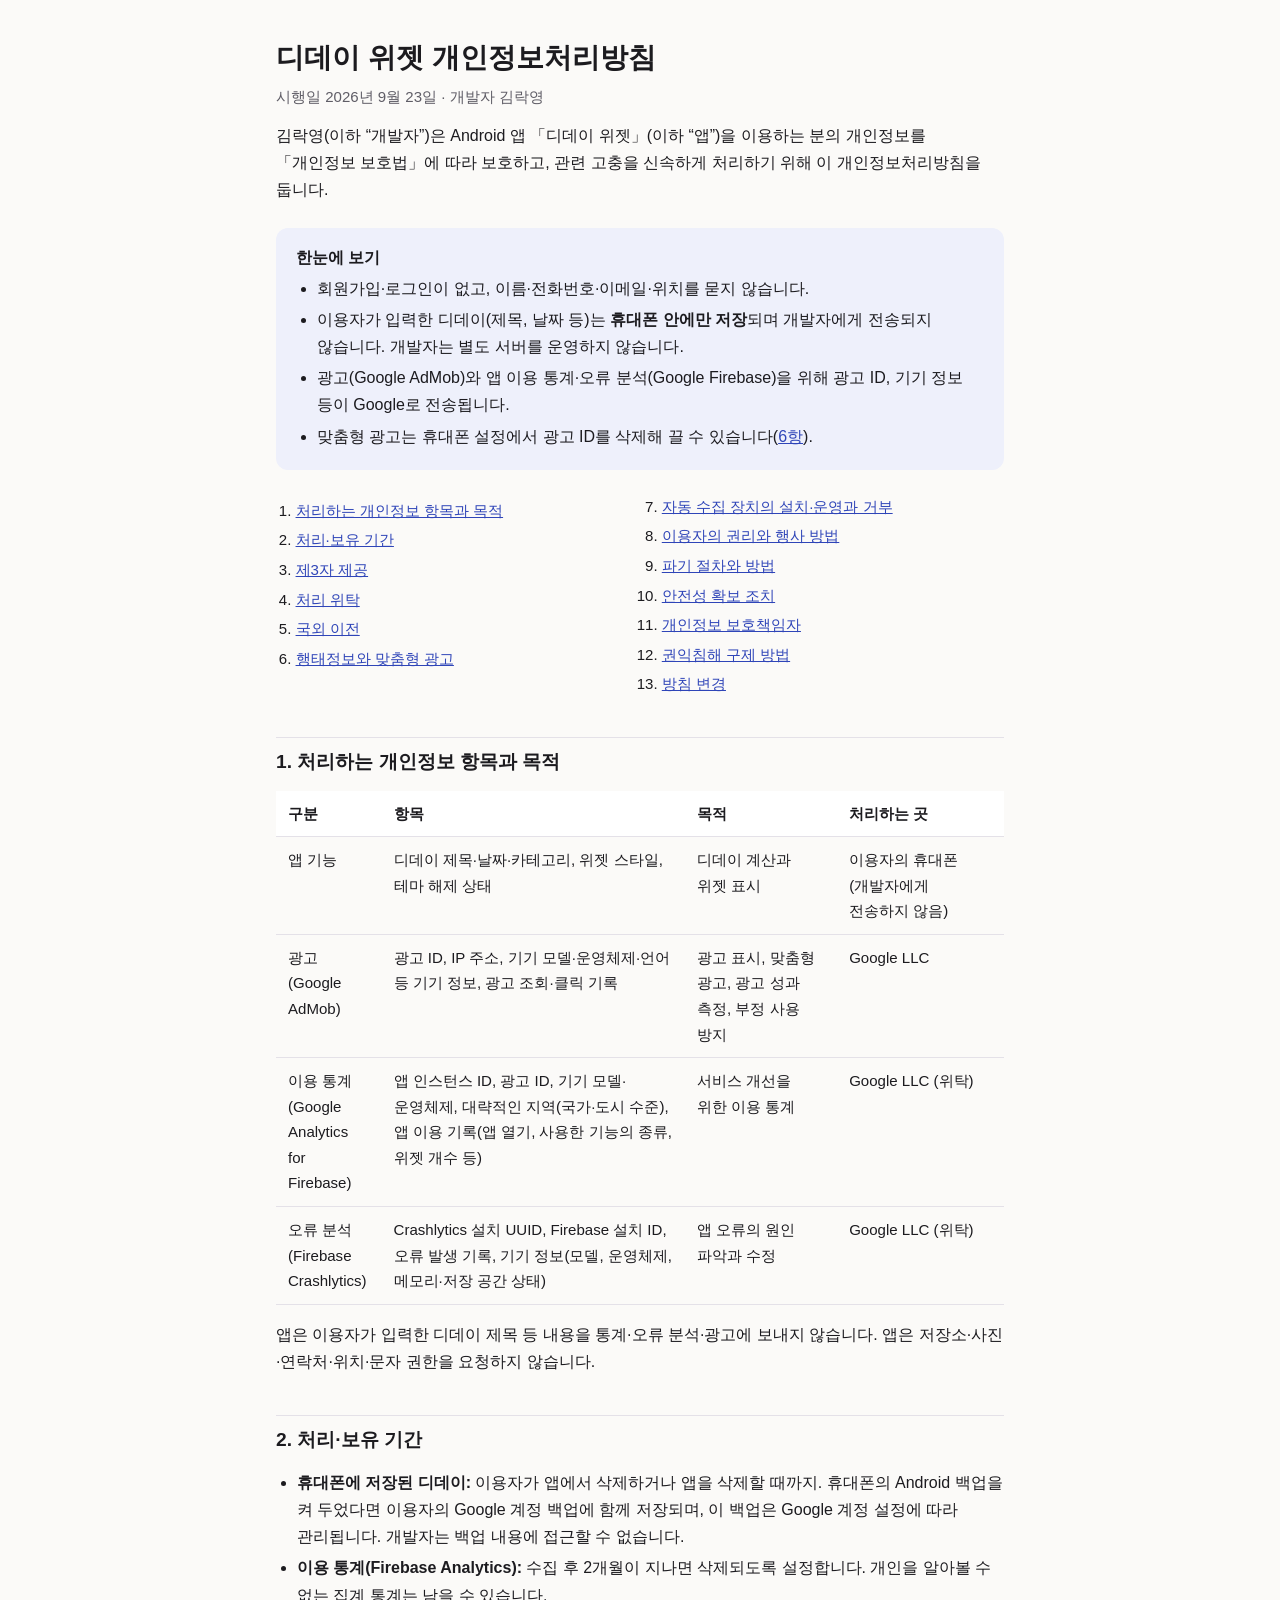
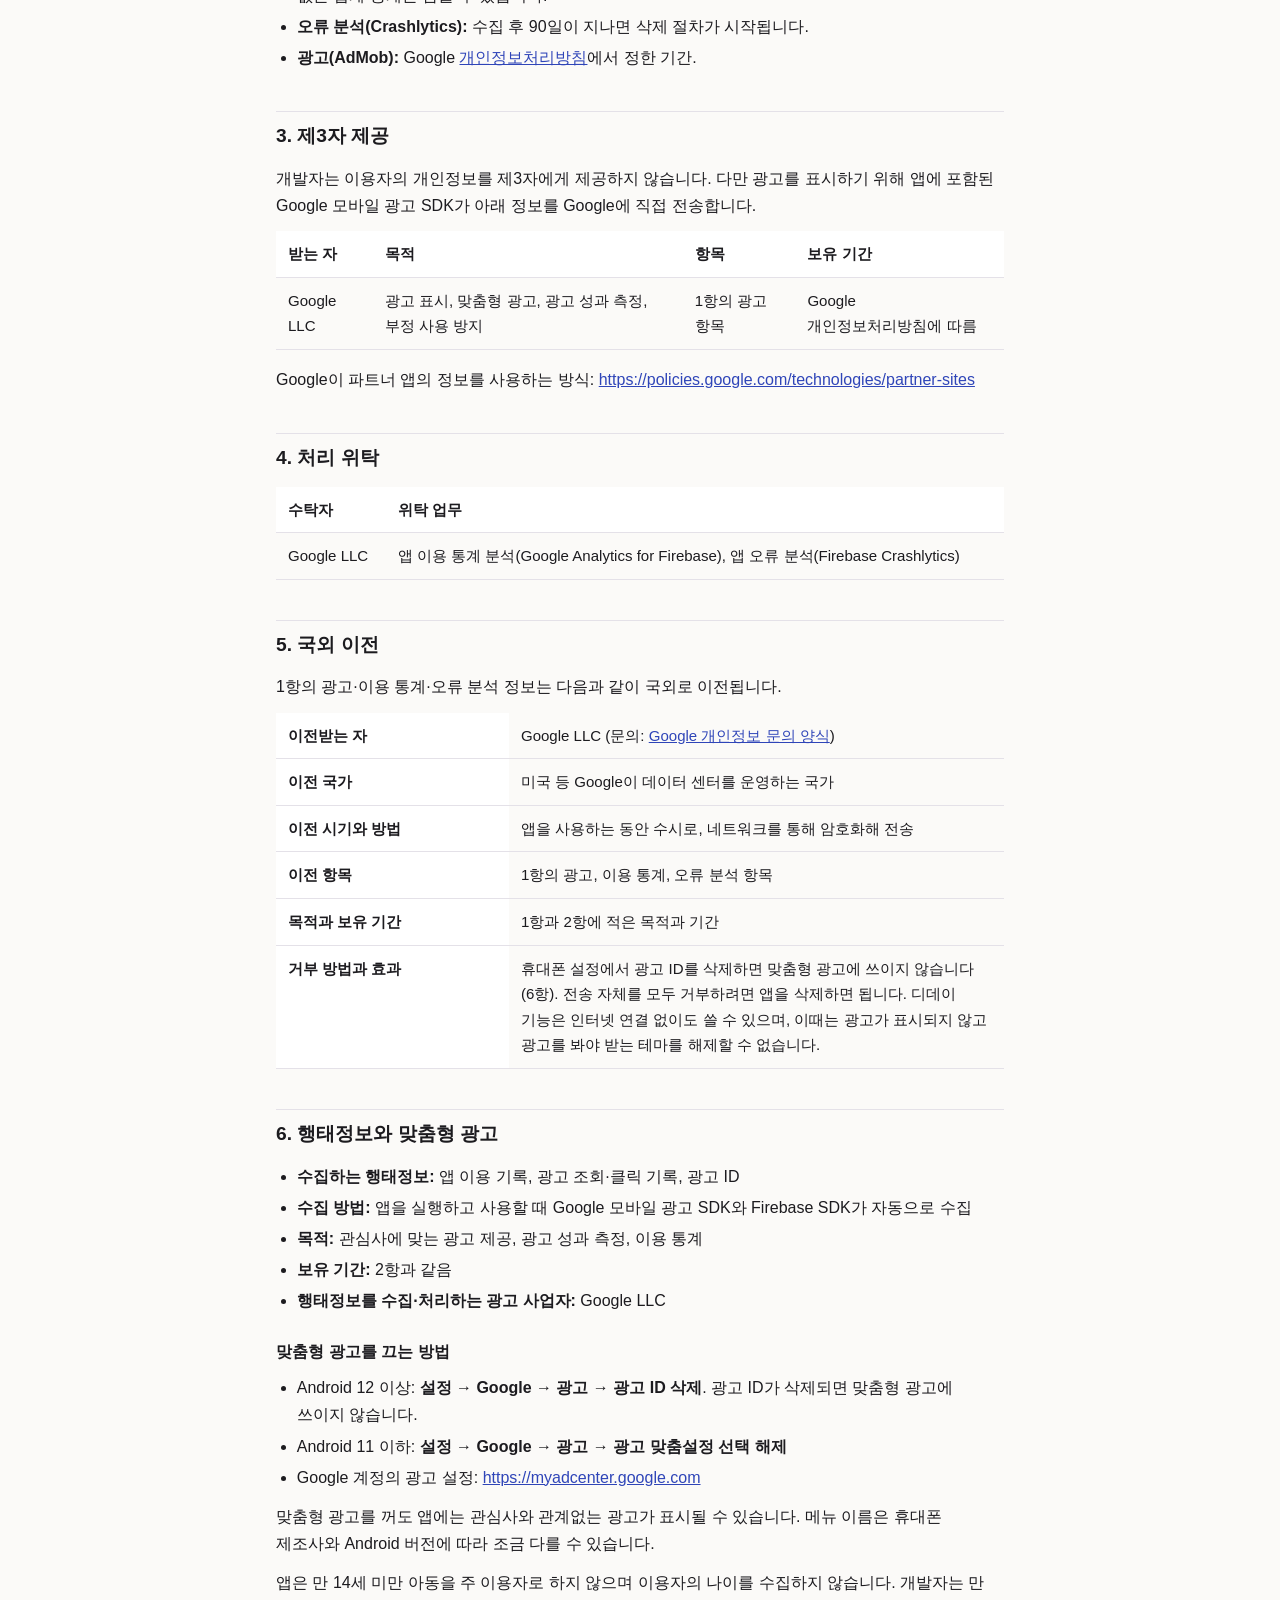
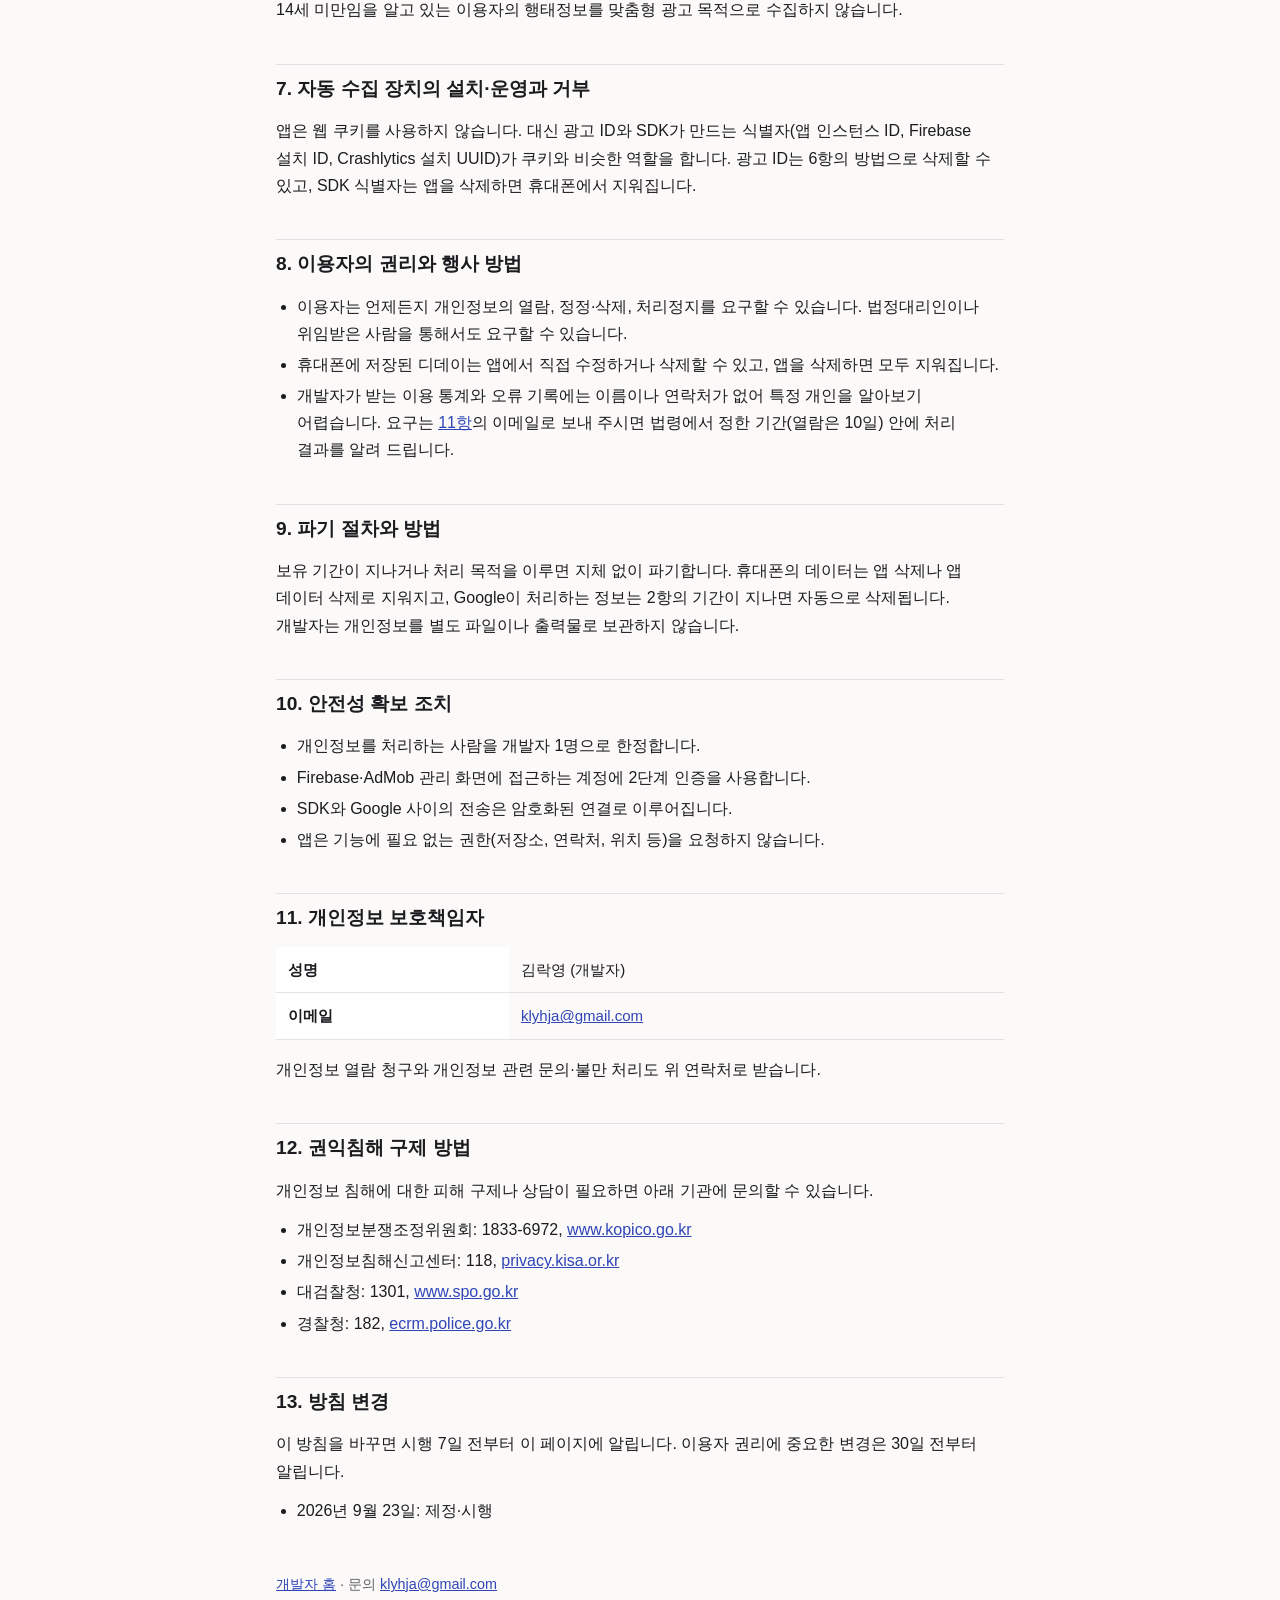
==== privacy/dday.html @ fc058a21 "개발자 홈과 디데이 위젯 개인정보처리방침 초안 Co-Authored-By: Claude Opus 5.5 (1M context) <noreply@anthropic.com> Claud" ====
<!doctype html>
<html lang="ko">
<head>
  <meta charset="utf-8">
  <meta name="viewport" content="width=device-width, initial-scale=1">
  <title>디데이 위젯 개인정보처리방침</title>
  <meta name="description" content="Android 앱 「디데이 위젯」의 개인정보처리방침">
  <link rel="icon" href="data:,">
  <link rel="stylesheet" href="../assets/site.css">
</head>
<body>
<main>
  <h1>디데이 위젯 개인정보처리방침</h1>
  <p class="muted">시행일 2026년 9월 23일 · 개발자 김락영</p>

  <p>김락영(이하 “개발자”)은 Android 앱 「디데이 위젯」(이하 “앱”)을 이용하는 분의 개인정보를 「개인정보 보호법」에 따라 보호하고, 관련 고충을 신속하게 처리하기 위해 이 개인정보처리방침을 둡니다.</p>

  <div class="summary">
    <strong>한눈에 보기</strong>
    <ul>
      <li>회원가입·로그인이 없고, 이름·전화번호·이메일·위치를 묻지 않습니다.</li>
      <li>이용자가 입력한 디데이(제목, 날짜 등)는 <strong>휴대폰 안에만 저장</strong>되며 개발자에게 전송되지 않습니다. 개발자는 별도 서버를 운영하지 않습니다.</li>
      <li>광고(Google AdMob)와 앱 이용 통계·오류 분석(Google Firebase)을 위해 광고 ID, 기기 정보 등이 Google로 전송됩니다.</li>
      <li>맞춤형 광고는 휴대폰 설정에서 광고 ID를 삭제해 끌 수 있습니다(<a href="#behavior">6항</a>).</li>
    </ul>
  </div>

  <nav class="toc" aria-label="목차">
    <ol>
      <li><a href="#items">처리하는 개인정보 항목과 목적</a></li>
      <li><a href="#retention">처리·보유 기간</a></li>
      <li><a href="#provision">제3자 제공</a></li>
      <li><a href="#entrust">처리 위탁</a></li>
      <li><a href="#overseas">국외 이전</a></li>
      <li><a href="#behavior">행태정보와 맞춤형 광고</a></li>
      <li><a href="#auto">자동 수집 장치의 설치·운영과 거부</a></li>
      <li><a href="#rights">이용자의 권리와 행사 방법</a></li>
      <li><a href="#destroy">파기 절차와 방법</a></li>
      <li><a href="#security">안전성 확보 조치</a></li>
      <li><a href="#officer">개인정보 보호책임자</a></li>
      <li><a href="#remedy">권익침해 구제 방법</a></li>
      <li><a href="#changes">방침 변경</a></li>
    </ol>
  </nav>

  <h2 id="items">1. 처리하는 개인정보 항목과 목적</h2>
  <div class="table-wrap">
    <table>
      <thead><tr><th>구분</th><th>항목</th><th>목적</th><th>처리하는 곳</th></tr></thead>
      <tbody>
        <tr>
          <td>앱 기능</td>
          <td>디데이 제목·날짜·카테고리, 위젯 스타일, 테마 해제 상태</td>
          <td>디데이 계산과 위젯 표시</td>
          <td>이용자의 휴대폰 (개발자에게 전송하지 않음)</td>
        </tr>
        <tr>
          <td>광고<br>(Google AdMob)</td>
          <td>광고 ID, IP 주소, 기기 모델·운영체제·언어 등 기기 정보, 광고 조회·클릭 기록</td>
          <td>광고 표시, 맞춤형 광고, 광고 성과 측정, 부정 사용 방지</td>
          <td>Google LLC</td>
        </tr>
        <tr>
          <td>이용 통계<br>(Google Analytics for Firebase)</td>
          <td>앱 인스턴스 ID, 광고 ID, 기기 모델·운영체제, 대략적인 지역(국가·도시 수준), 앱 이용 기록(앱 열기, 사용한 기능의 종류, 위젯 개수 등)</td>
          <td>서비스 개선을 위한 이용 통계</td>
          <td>Google LLC (위탁)</td>
        </tr>
        <tr>
          <td>오류 분석<br>(Firebase Crashlytics)</td>
          <td>Crashlytics 설치 UUID, Firebase 설치 ID, 오류 발생 기록, 기기 정보(모델, 운영체제, 메모리·저장 공간 상태)</td>
          <td>앱 오류의 원인 파악과 수정</td>
          <td>Google LLC (위탁)</td>
        </tr>
      </tbody>
    </table>
  </div>
  <p>앱은 이용자가 입력한 디데이 제목 등 내용을 통계·오류 분석·광고에 보내지 않습니다. 앱은 저장소·사진·연락처·위치·문자 권한을 요청하지 않습니다.</p>

  <h2 id="retention">2. 처리·보유 기간</h2>
  <ul>
    <li><strong>휴대폰에 저장된 디데이:</strong> 이용자가 앱에서 삭제하거나 앱을 삭제할 때까지. 휴대폰의 Android 백업을 켜 두었다면 이용자의 Google 계정 백업에 함께 저장되며, 이 백업은 Google 계정 설정에 따라 관리됩니다. 개발자는 백업 내용에 접근할 수 없습니다.</li>
    <li><strong>이용 통계(Firebase Analytics):</strong> 수집 후 2개월이 지나면 삭제되도록 설정합니다. 개인을 알아볼 수 없는 집계 통계는 남을 수 있습니다.</li>
    <li><strong>오류 분석(Crashlytics):</strong> 수집 후 90일이 지나면 삭제 절차가 시작됩니다.</li>
    <li><strong>광고(AdMob):</strong> Google <a href="https://policies.google.com/privacy?hl=ko">개인정보처리방침</a>에서 정한 기간.</li>
  </ul>

  <h2 id="provision">3. 제3자 제공</h2>
  <p>개발자는 이용자의 개인정보를 제3자에게 제공하지 않습니다. 다만 광고를 표시하기 위해 앱에 포함된 Google 모바일 광고 SDK가 아래 정보를 Google에 직접 전송합니다.</p>
  <div class="table-wrap">
    <table>
      <thead><tr><th>받는 자</th><th>목적</th><th>항목</th><th>보유 기간</th></tr></thead>
      <tbody>
        <tr>
          <td>Google LLC</td>
          <td>광고 표시, 맞춤형 광고, 광고 성과 측정, 부정 사용 방지</td>
          <td>1항의 광고 항목</td>
          <td>Google 개인정보처리방침에 따름</td>
        </tr>
      </tbody>
    </table>
  </div>
  <p>Google이 파트너 앱의 정보를 사용하는 방식: <a href="https://policies.google.com/technologies/partner-sites?hl=ko">https://policies.google.com/technologies/partner-sites</a></p>

  <h2 id="entrust">4. 처리 위탁</h2>
  <div class="table-wrap">
    <table>
      <thead><tr><th>수탁자</th><th>위탁 업무</th></tr></thead>
      <tbody>
        <tr><td>Google LLC</td><td>앱 이용 통계 분석(Google Analytics for Firebase), 앱 오류 분석(Firebase Crashlytics)</td></tr>
      </tbody>
    </table>
  </div>

  <h2 id="overseas">5. 국외 이전</h2>
  <p>1항의 광고·이용 통계·오류 분석 정보는 다음과 같이 국외로 이전됩니다.</p>
  <div class="table-wrap">
    <table class="kv">
      <tbody>
        <tr><th>이전받는 자</th><td>Google LLC (문의: <a href="https://support.google.com/policies/contact/general_privacy_form">Google 개인정보 문의 양식</a>)</td></tr>
        <tr><th>이전 국가</th><td>미국 등 Google이 데이터 센터를 운영하는 국가</td></tr>
        <tr><th>이전 시기와 방법</th><td>앱을 사용하는 동안 수시로, 네트워크를 통해 암호화해 전송</td></tr>
        <tr><th>이전 항목</th><td>1항의 광고, 이용 통계, 오류 분석 항목</td></tr>
        <tr><th>목적과 보유 기간</th><td>1항과 2항에 적은 목적과 기간</td></tr>
        <tr><th>거부 방법과 효과</th><td>휴대폰 설정에서 광고 ID를 삭제하면 맞춤형 광고에 쓰이지 않습니다(6항). 전송 자체를 모두 거부하려면 앱을 삭제하면 됩니다. 디데이 기능은 인터넷 연결 없이도 쓸 수 있으며, 이때는 광고가 표시되지 않고 광고를 봐야 받는 테마를 해제할 수 없습니다.</td></tr>
      </tbody>
    </table>
  </div>

  <h2 id="behavior">6. 행태정보와 맞춤형 광고</h2>
  <ul>
    <li><strong>수집하는 행태정보:</strong> 앱 이용 기록, 광고 조회·클릭 기록, 광고 ID</li>
    <li><strong>수집 방법:</strong> 앱을 실행하고 사용할 때 Google 모바일 광고 SDK와 Firebase SDK가 자동으로 수집</li>
    <li><strong>목적:</strong> 관심사에 맞는 광고 제공, 광고 성과 측정, 이용 통계</li>
    <li><strong>보유 기간:</strong> 2항과 같음</li>
    <li><strong>행태정보를 수집·처리하는 광고 사업자:</strong> Google LLC</li>
  </ul>
  <h3>맞춤형 광고를 끄는 방법</h3>
  <ul>
    <li>Android 12 이상: <strong>설정 → Google → 광고 → 광고 ID 삭제</strong>. 광고 ID가 삭제되면 맞춤형 광고에 쓰이지 않습니다.</li>
    <li>Android 11 이하: <strong>설정 → Google → 광고 → 광고 맞춤설정 선택 해제</strong></li>
    <li>Google 계정의 광고 설정: <a href="https://myadcenter.google.com/?hl=ko">https://myadcenter.google.com</a></li>
  </ul>
  <p>맞춤형 광고를 꺼도 앱에는 관심사와 관계없는 광고가 표시될 수 있습니다. 메뉴 이름은 휴대폰 제조사와 Android 버전에 따라 조금 다를 수 있습니다.</p>
  <p>앱은 만 14세 미만 아동을 주 이용자로 하지 않으며 이용자의 나이를 수집하지 않습니다. 개발자는 만 14세 미만임을 알고 있는 이용자의 행태정보를 맞춤형 광고 목적으로 수집하지 않습니다.</p>

  <h2 id="auto">7. 자동 수집 장치의 설치·운영과 거부</h2>
  <p>앱은 웹 쿠키를 사용하지 않습니다. 대신 광고 ID와 SDK가 만드는 식별자(앱 인스턴스 ID, Firebase 설치 ID, Crashlytics 설치 UUID)가 쿠키와 비슷한 역할을 합니다. 광고 ID는 6항의 방법으로 삭제할 수 있고, SDK 식별자는 앱을 삭제하면 휴대폰에서 지워집니다.</p>

  <h2 id="rights">8. 이용자의 권리와 행사 방법</h2>
  <ul>
    <li>이용자는 언제든지 개인정보의 열람, 정정·삭제, 처리정지를 요구할 수 있습니다. 법정대리인이나 위임받은 사람을 통해서도 요구할 수 있습니다.</li>
    <li>휴대폰에 저장된 디데이는 앱에서 직접 수정하거나 삭제할 수 있고, 앱을 삭제하면 모두 지워집니다.</li>
    <li>개발자가 받는 이용 통계와 오류 기록에는 이름이나 연락처가 없어 특정 개인을 알아보기 어렵습니다. 요구는 <a href="#officer">11항</a>의 이메일로 보내 주시면 법령에서 정한 기간(열람은 10일) 안에 처리 결과를 알려 드립니다.</li>
  </ul>

  <h2 id="destroy">9. 파기 절차와 방법</h2>
  <p>보유 기간이 지나거나 처리 목적을 이루면 지체 없이 파기합니다. 휴대폰의 데이터는 앱 삭제나 앱 데이터 삭제로 지워지고, Google이 처리하는 정보는 2항의 기간이 지나면 자동으로 삭제됩니다. 개발자는 개인정보를 별도 파일이나 출력물로 보관하지 않습니다.</p>

  <h2 id="security">10. 안전성 확보 조치</h2>
  <ul>
    <li>개인정보를 처리하는 사람을 개발자 1명으로 한정합니다.</li>
    <li>Firebase·AdMob 관리 화면에 접근하는 계정에 2단계 인증을 사용합니다.</li>
    <li>SDK와 Google 사이의 전송은 암호화된 연결로 이루어집니다.</li>
    <li>앱은 기능에 필요 없는 권한(저장소, 연락처, 위치 등)을 요청하지 않습니다.</li>
  </ul>

  <h2 id="officer">11. 개인정보 보호책임자</h2>
  <div class="table-wrap">
    <table class="kv">
      <tbody>
        <tr><th>성명</th><td>김락영 (개발자)</td></tr>
        <tr><th>이메일</th><td><a href="mailto:klyhja@gmail.com">klyhja@gmail.com</a></td></tr>
      </tbody>
    </table>
  </div>
  <p>개인정보 열람 청구와 개인정보 관련 문의·불만 처리도 위 연락처로 받습니다.</p>

  <h2 id="remedy">12. 권익침해 구제 방법</h2>
  <p>개인정보 침해에 대한 피해 구제나 상담이 필요하면 아래 기관에 문의할 수 있습니다.</p>
  <ul>
    <li>개인정보분쟁조정위원회: 1833-6972, <a href="https://www.kopico.go.kr">www.kopico.go.kr</a></li>
    <li>개인정보침해신고센터: 118, <a href="https://privacy.kisa.or.kr">privacy.kisa.or.kr</a></li>
    <li>대검찰청: 1301, <a href="https://www.spo.go.kr">www.spo.go.kr</a></li>
    <li>경찰청: 182, <a href="https://ecrm.police.go.kr">ecrm.police.go.kr</a></li>
  </ul>

  <h2 id="changes">13. 방침 변경</h2>
  <p>이 방침을 바꾸면 시행 7일 전부터 이 페이지에 알립니다. 이용자 권리에 중요한 변경은 30일 전부터 알립니다.</p>
  <ul>
    <li>2026년 9월 23일: 제정·시행</li>
  </ul>

  <footer>
    <a href="../">개발자 홈</a> · 문의 <a href="mailto:klyhja@gmail.com">klyhja@gmail.com</a>
  </footer>
</main>
</body>
</html>
---- assets/site.css ----
:root {
  --bg: #fbfaf8;
  --surface: #ffffff;
  --text: #1c1b1f;
  --muted: #5f5d66;
  --line: #e4e1e8;
  --accent: #2f45b8;
  --accent-soft: #eef0fb;
  color-scheme: light;
}

@media (prefers-color-scheme: dark) {
  :root {
    --bg: #131316;
    --surface: #1c1c21;
    --text: #e6e4ea;
    --muted: #a8a5b0;
    --line: #34333b;
    --accent: #aab6ff;
    --accent-soft: #232842;
    color-scheme: dark;
  }
}

* { box-sizing: border-box; }

body {
  margin: 0;
  background: var(--bg);
  color: var(--text);
  font-family: -apple-system, BlinkMacSystemFont, "Apple SD Gothic Neo", "Noto Sans KR", "Malgun Gothic", sans-serif;
  font-size: 16px;
  line-height: 1.7;
  word-break: keep-all;
  overflow-wrap: anywhere;
}

main {
  max-width: 760px;
  margin: 0 auto;
  padding: 40px 16px 72px;
}

h1 { font-size: 1.75rem; line-height: 1.3; margin: 0 0 8px; }
h2 { font-size: 1.2rem; margin: 40px 0 12px; padding-top: 8px; border-top: 1px solid var(--line); }
h3 { font-size: 1.02rem; margin: 24px 0 8px; }
p, ul, ol { margin: 0 0 12px; }
ul, ol { padding-left: 1.3em; }
li { margin: 4px 0; }
a { color: var(--accent); }
.muted { color: var(--muted); font-size: 0.94rem; }

.summary {
  background: var(--accent-soft);
  border-radius: 12px;
  padding: 16px 20px;
  margin: 24px 0;
}
.summary ul { margin: 0; }

.table-wrap { overflow-x: auto; margin: 12px 0 16px; }
table { width: 100%; border-collapse: collapse; font-size: 0.94rem; min-width: 520px; }
th, td { text-align: left; vertical-align: top; padding: 10px 12px; border-bottom: 1px solid var(--line); }
th { background: var(--surface); font-weight: 600; white-space: nowrap; }
table.kv { min-width: 0; }
.kv th { width: 32%; white-space: normal; }

.card {
  background: var(--surface);
  border: 1px solid var(--line);
  border-radius: 12px;
  padding: 20px;
  margin: 16px 0;
}
.card h2 { border: 0; margin: 0 0 4px; padding: 0; }

nav.toc { font-size: 0.94rem; }
nav.toc ol { columns: 2; column-gap: 24px; }
@media (max-width: 560px) { nav.toc ol { columns: 1; } }

footer { margin-top: 48px; color: var(--muted); font-size: 0.9rem; }
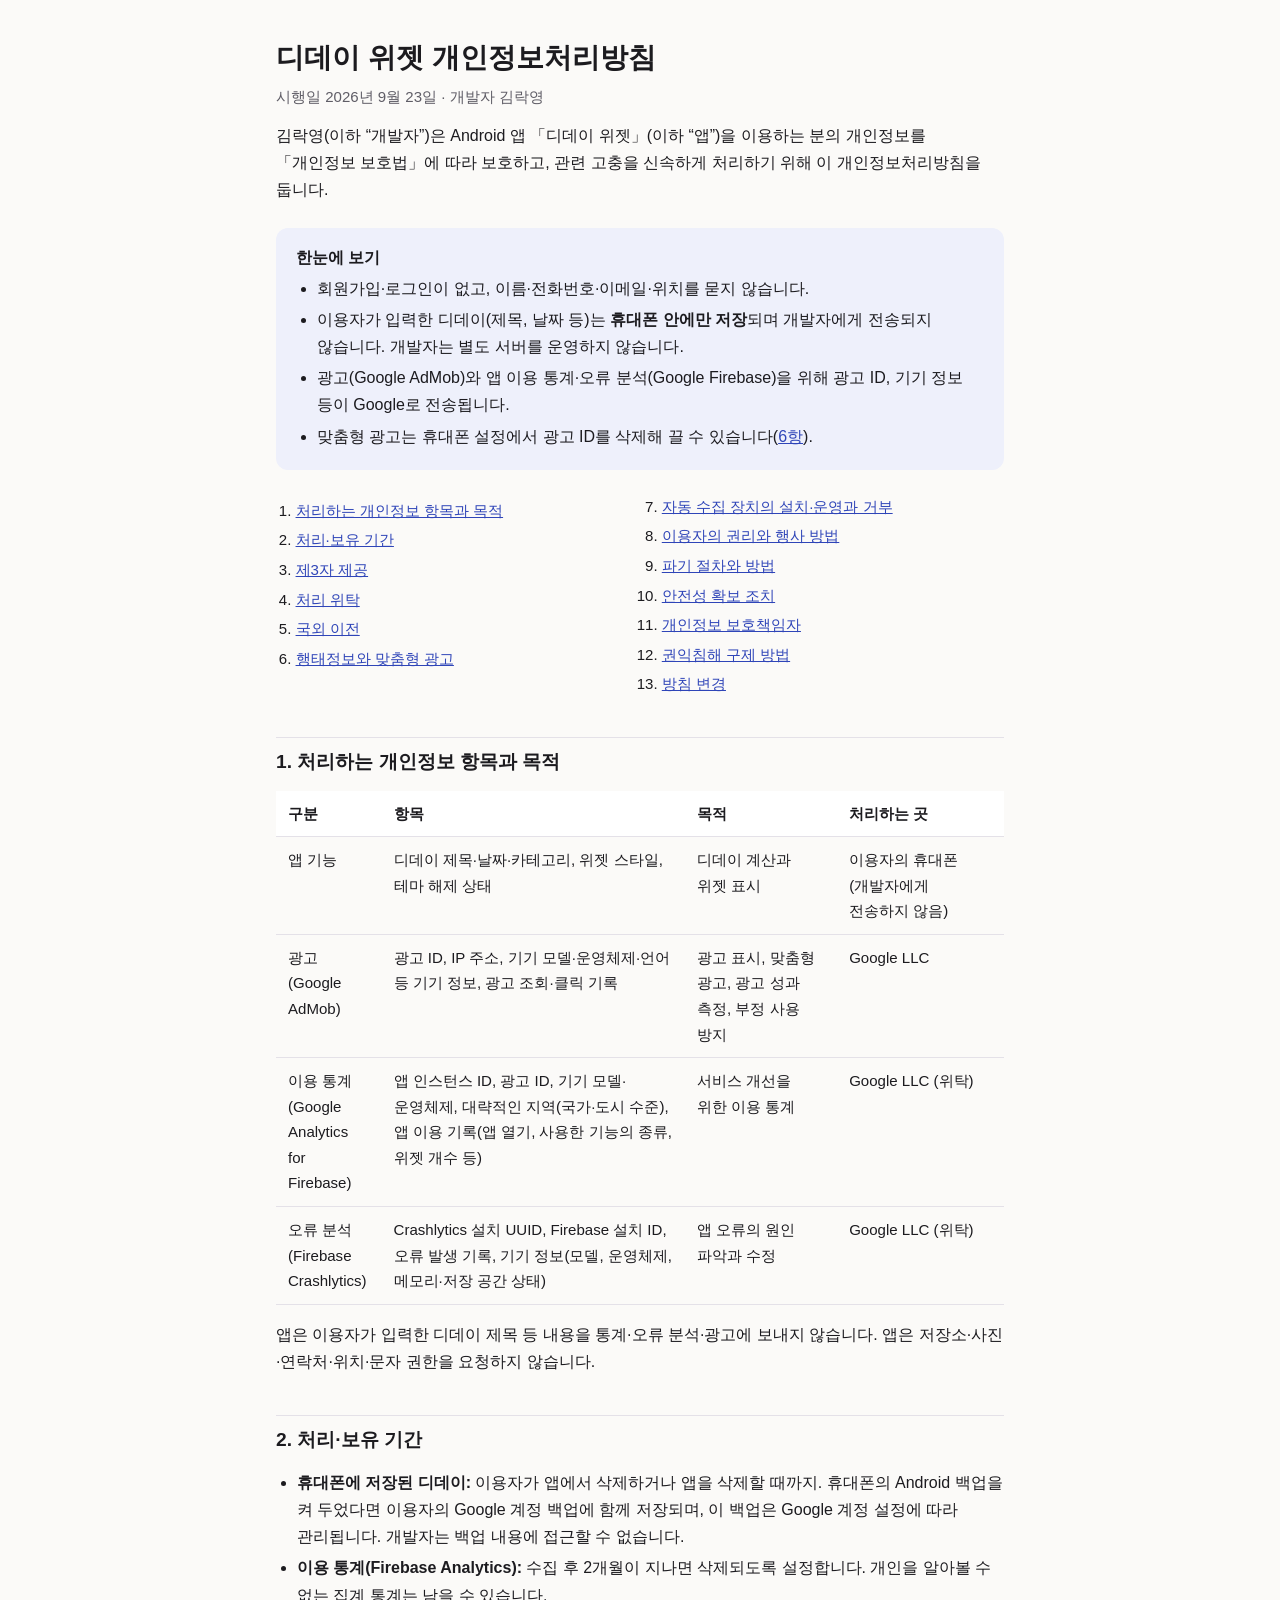
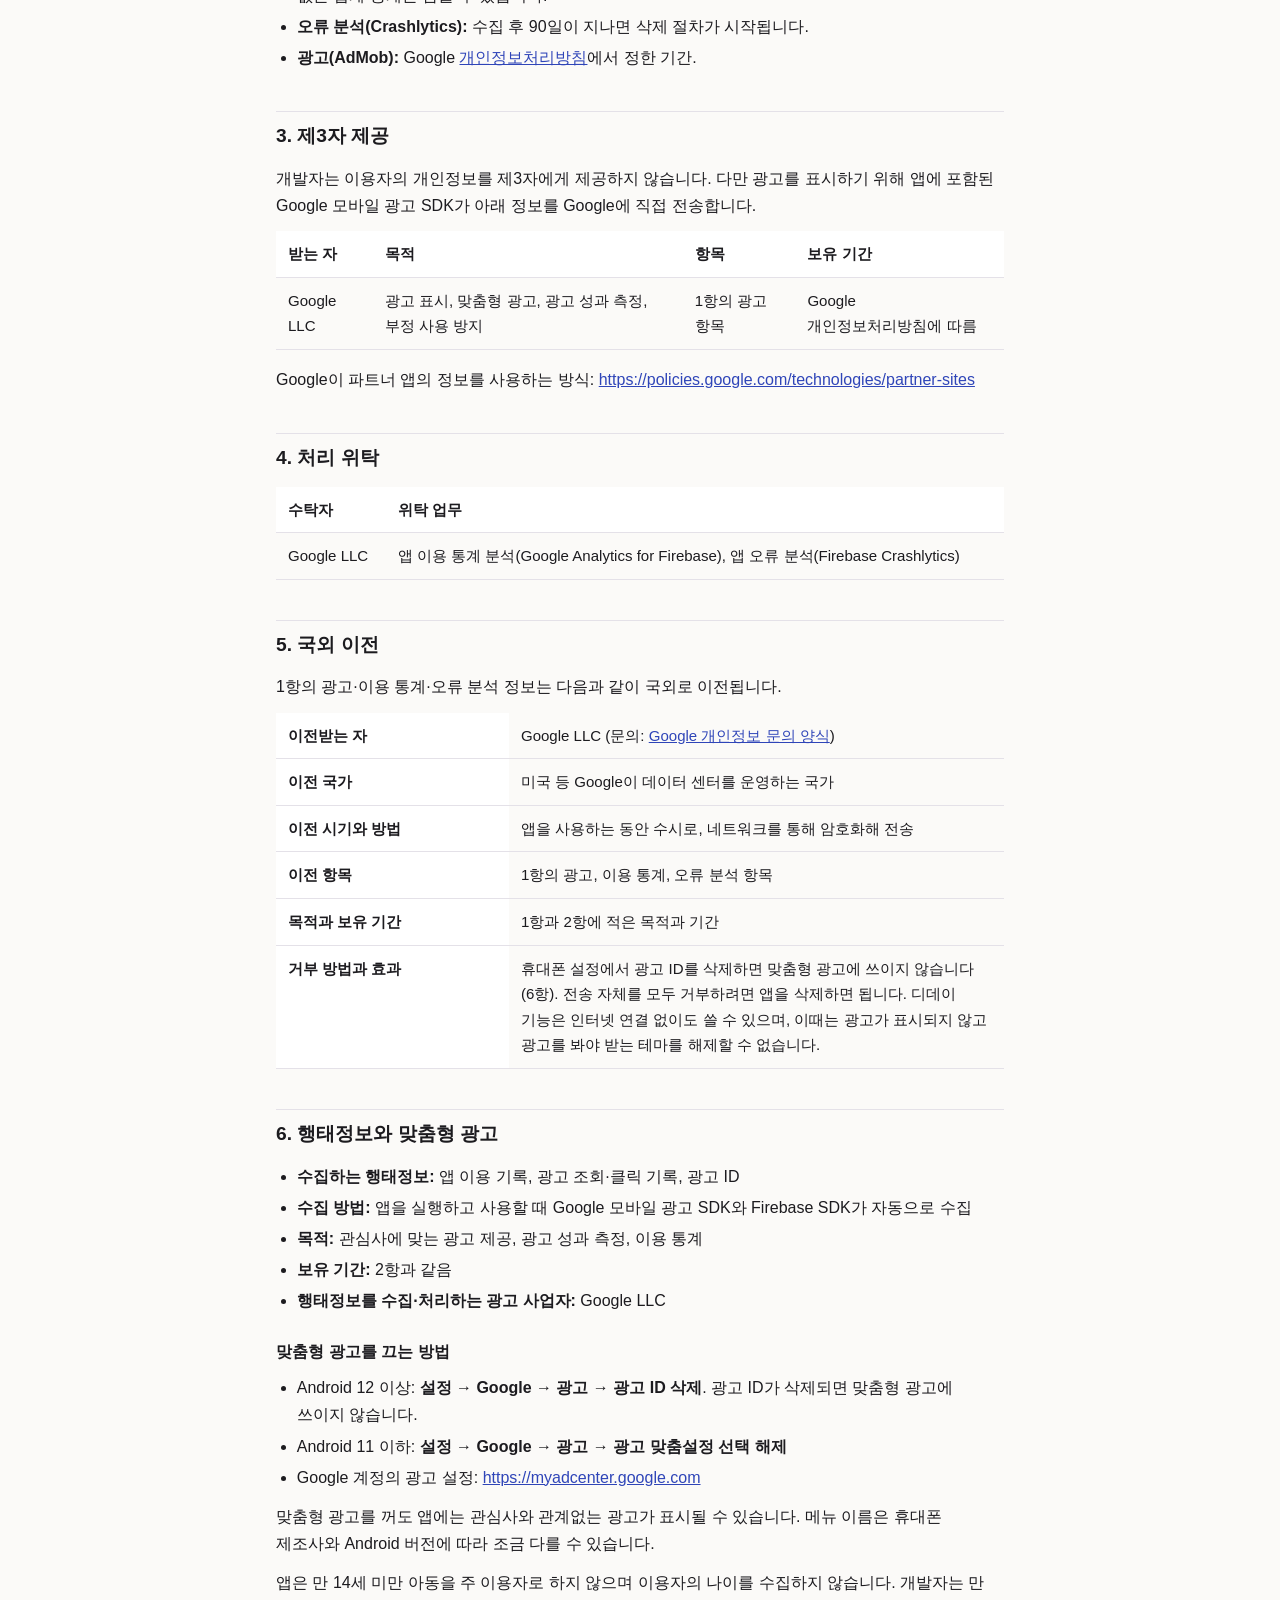
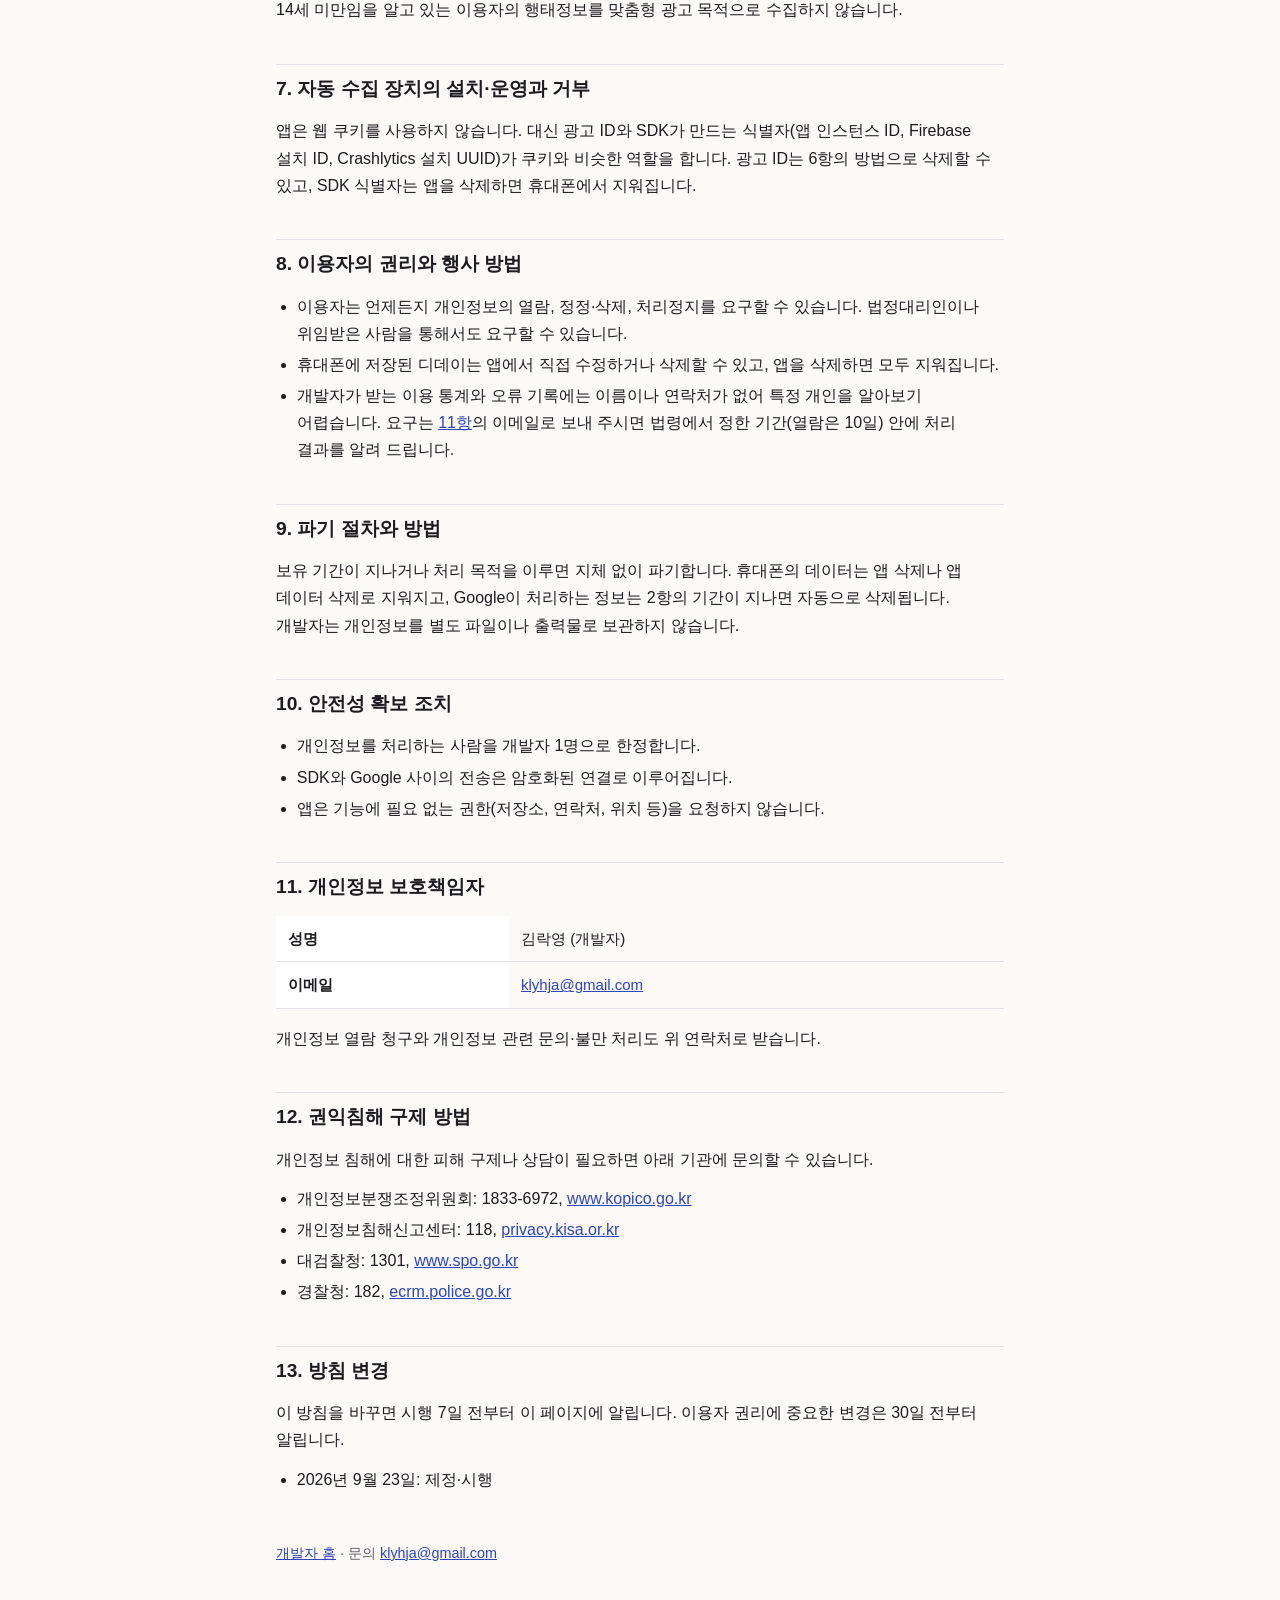
==== commit dec34212: "방침: 확인 전인 2단계 인증 문장 제외 Co-Authored-By: Claude Opus 5.5 (1M context) <noreply@anthropic.com> Claude-S" ====
--- a/privacy/dday.html
+++ b/privacy/dday.html
@@ -160,7 +160,6 @@
   <h2 id="security">10. 안전성 확보 조치</h2>
   <ul>
     <li>개인정보를 처리하는 사람을 개발자 1명으로 한정합니다.</li>
-    <li>Firebase·AdMob 관리 화면에 접근하는 계정에 2단계 인증을 사용합니다.</li>
     <li>SDK와 Google 사이의 전송은 암호화된 연결로 이루어집니다.</li>
     <li>앱은 기능에 필요 없는 권한(저장소, 연락처, 위치 등)을 요청하지 않습니다.</li>
   </ul>
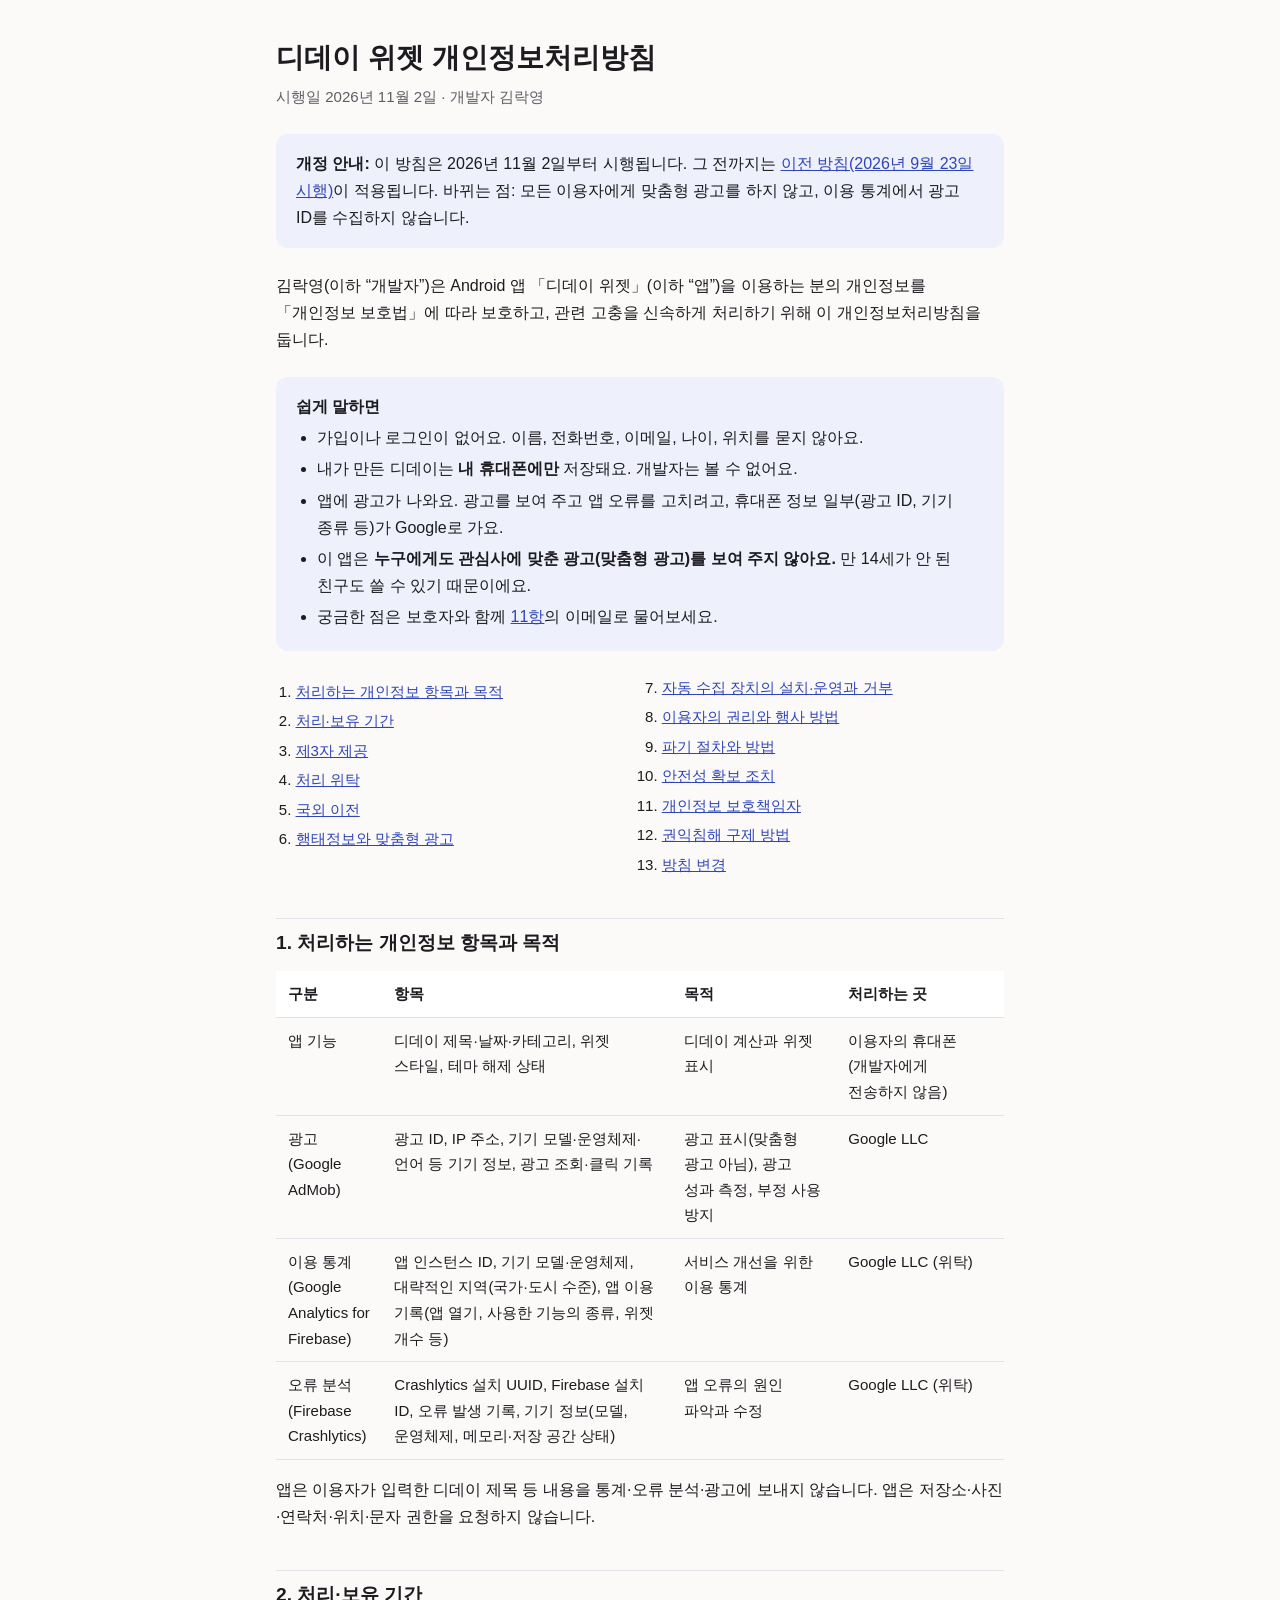
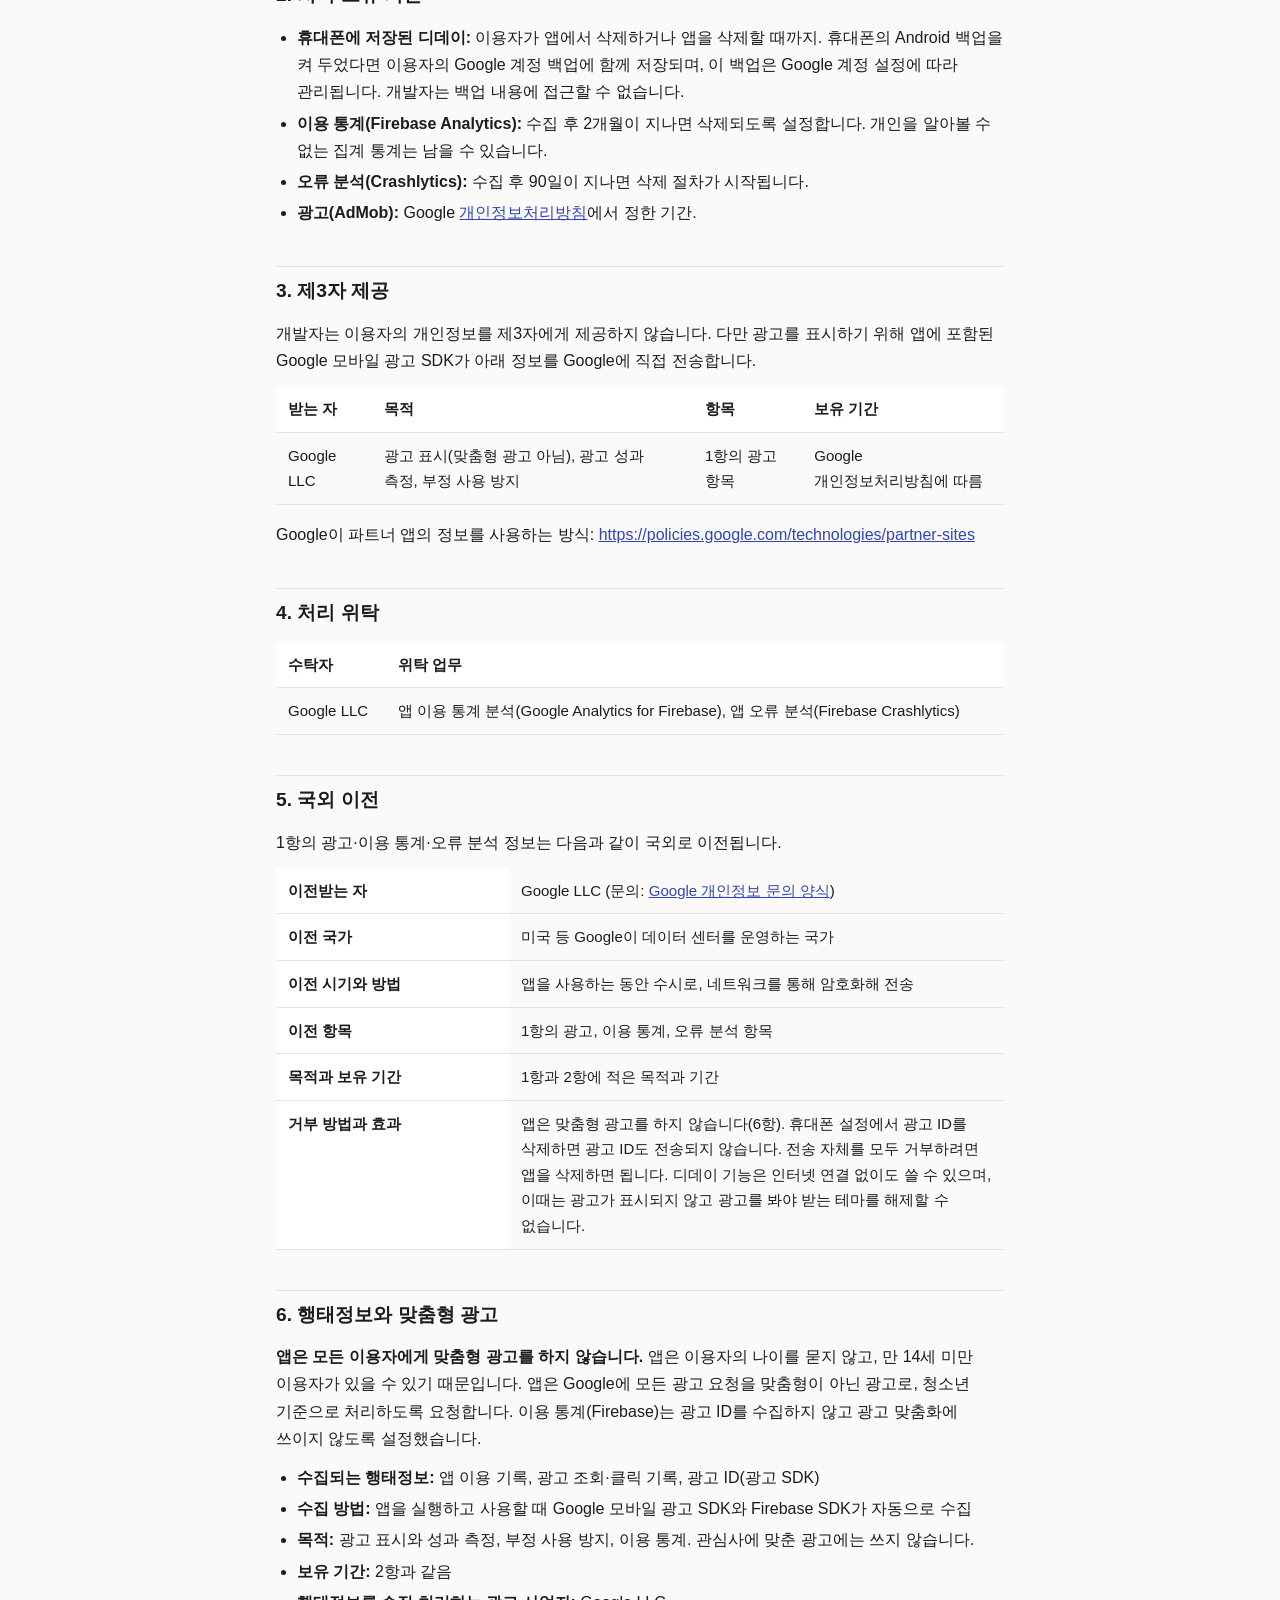
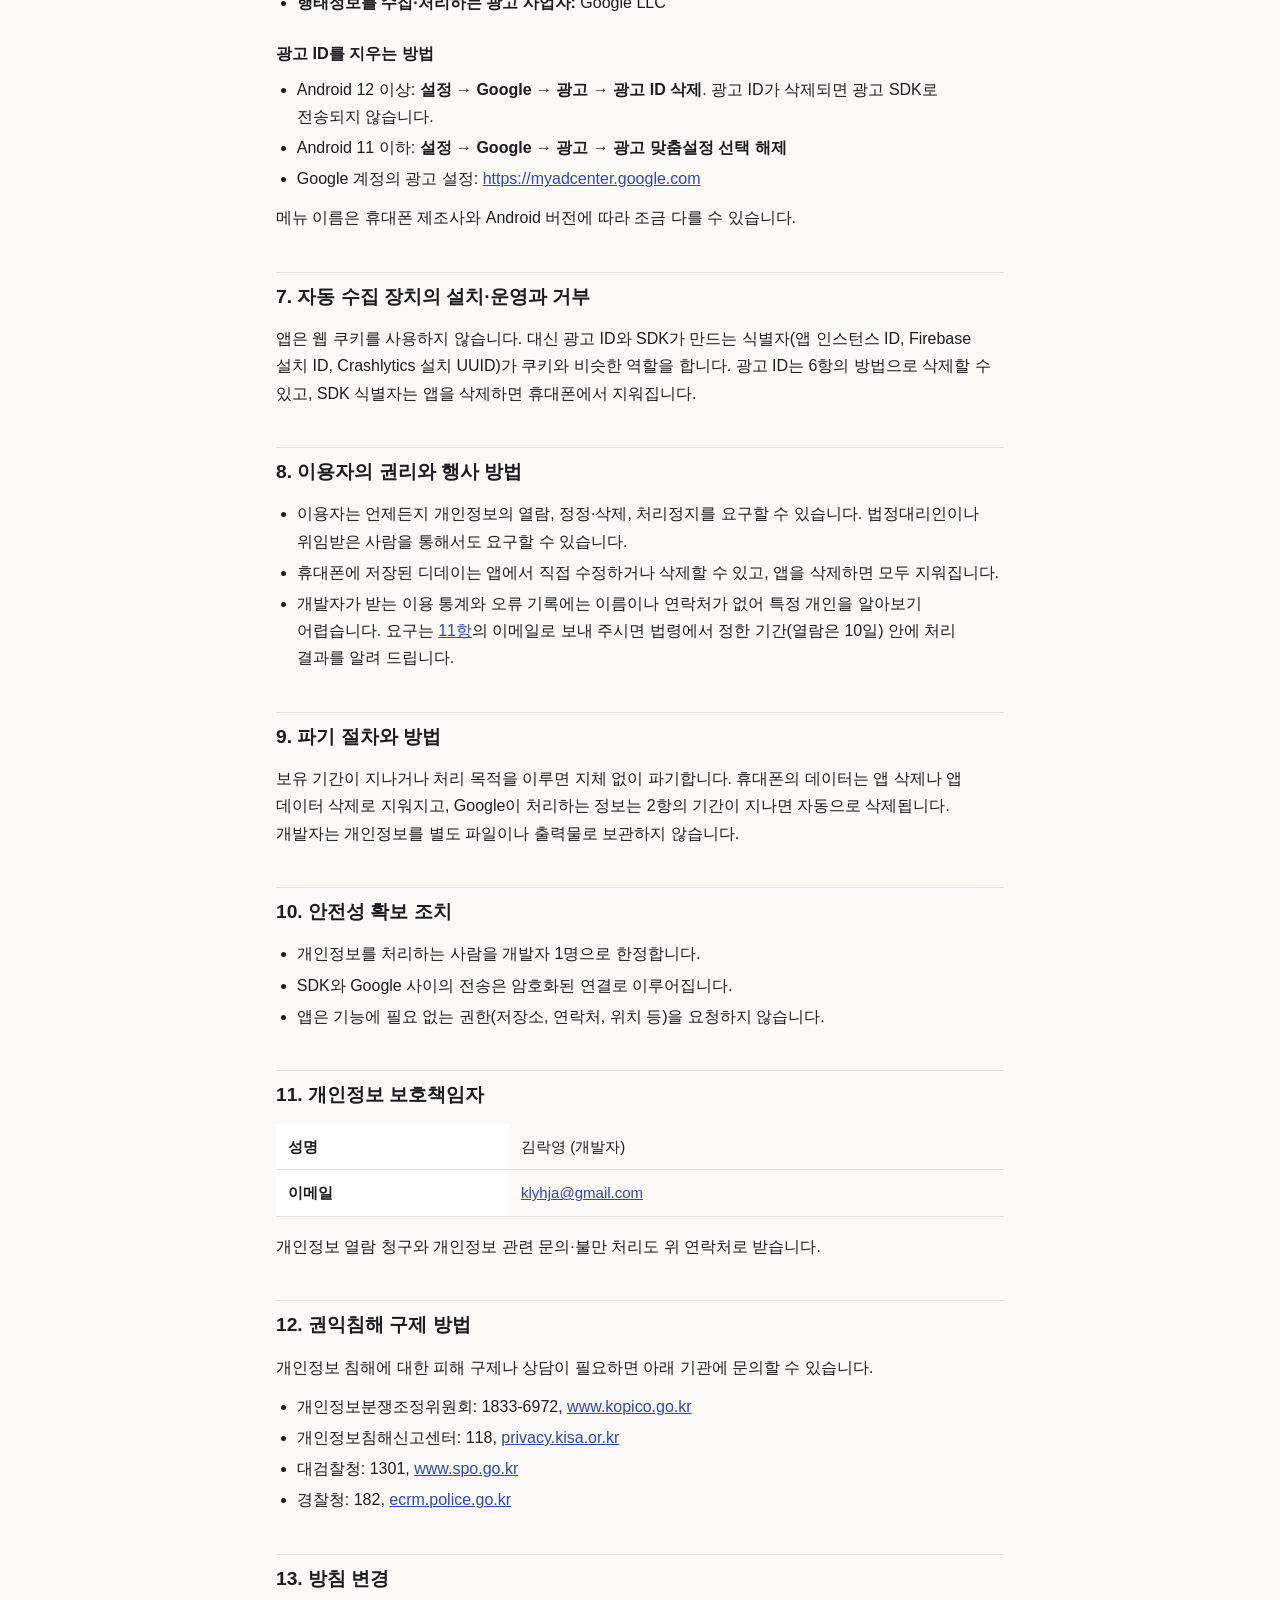
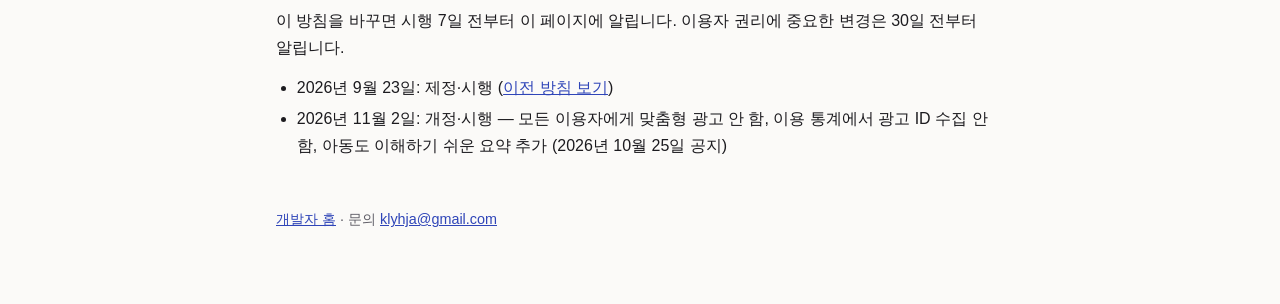
==== commit 45194a91: "방침 개정(2026-11-02 시행): 맞춤형 광고 안 함, 통계 광고 ID 수집 안 함 - 앱 1.1.1부터 모든 광고를 비맞춤(TEEN)으로, Firebase Analytics" ====
--- a/privacy/dday.html
+++ b/privacy/dday.html
@@ -11,17 +11,19 @@
 <body>
 <main>
   <h1>디데이 위젯 개인정보처리방침</h1>
-  <p class="muted">시행일 2026년 9월 23일 · 개발자 김락영</p>
+  <p class="muted">시행일 2026년 11월 2일 · 개발자 김락영</p>
+  <p class="summary"><strong>개정 안내:</strong> 이 방침은 2026년 11월 2일부터 시행됩니다. 그 전까지는 <a href="dday-2026-09-23.html">이전 방침(2026년 9월 23일 시행)</a>이 적용됩니다. 바뀌는 점: 모든 이용자에게 맞춤형 광고를 하지 않고, 이용 통계에서 광고 ID를 수집하지 않습니다.</p>
 
   <p>김락영(이하 “개발자”)은 Android 앱 「디데이 위젯」(이하 “앱”)을 이용하는 분의 개인정보를 「개인정보 보호법」에 따라 보호하고, 관련 고충을 신속하게 처리하기 위해 이 개인정보처리방침을 둡니다.</p>
 
   <div class="summary">
-    <strong>한눈에 보기</strong>
+    <strong>쉽게 말하면</strong>
     <ul>
-      <li>회원가입·로그인이 없고, 이름·전화번호·이메일·위치를 묻지 않습니다.</li>
-      <li>이용자가 입력한 디데이(제목, 날짜 등)는 <strong>휴대폰 안에만 저장</strong>되며 개발자에게 전송되지 않습니다. 개발자는 별도 서버를 운영하지 않습니다.</li>
-      <li>광고(Google AdMob)와 앱 이용 통계·오류 분석(Google Firebase)을 위해 광고 ID, 기기 정보 등이 Google로 전송됩니다.</li>
-      <li>맞춤형 광고는 휴대폰 설정에서 광고 ID를 삭제해 끌 수 있습니다(<a href="#behavior">6항</a>).</li>
+      <li>가입이나 로그인이 없어요. 이름, 전화번호, 이메일, 나이, 위치를 묻지 않아요.</li>
+      <li>내가 만든 디데이는 <strong>내 휴대폰에만</strong> 저장돼요. 개발자는 볼 수 없어요.</li>
+      <li>앱에 광고가 나와요. 광고를 보여 주고 앱 오류를 고치려고, 휴대폰 정보 일부(광고 ID, 기기 종류 등)가 Google로 가요.</li>
+      <li>이 앱은 <strong>누구에게도 관심사에 맞춘 광고(맞춤형 광고)를 보여 주지 않아요.</strong> 만 14세가 안 된 친구도 쓸 수 있기 때문이에요.</li>
+      <li>궁금한 점은 보호자와 함께 <a href="#officer">11항</a>의 이메일로 물어보세요.</li>
     </ul>
   </div>
 
@@ -57,12 +59,12 @@
         <tr>
           <td>광고<br>(Google AdMob)</td>
           <td>광고 ID, IP 주소, 기기 모델·운영체제·언어 등 기기 정보, 광고 조회·클릭 기록</td>
-          <td>광고 표시, 맞춤형 광고, 광고 성과 측정, 부정 사용 방지</td>
+          <td>광고 표시(맞춤형 광고 아님), 광고 성과 측정, 부정 사용 방지</td>
           <td>Google LLC</td>
         </tr>
         <tr>
           <td>이용 통계<br>(Google Analytics for Firebase)</td>
-          <td>앱 인스턴스 ID, 광고 ID, 기기 모델·운영체제, 대략적인 지역(국가·도시 수준), 앱 이용 기록(앱 열기, 사용한 기능의 종류, 위젯 개수 등)</td>
+          <td>앱 인스턴스 ID, 기기 모델·운영체제, 대략적인 지역(국가·도시 수준), 앱 이용 기록(앱 열기, 사용한 기능의 종류, 위젯 개수 등)</td>
           <td>서비스 개선을 위한 이용 통계</td>
           <td>Google LLC (위탁)</td>
         </tr>
@@ -93,7 +95,7 @@
       <tbody>
         <tr>
           <td>Google LLC</td>
-          <td>광고 표시, 맞춤형 광고, 광고 성과 측정, 부정 사용 방지</td>
+          <td>광고 표시(맞춤형 광고 아님), 광고 성과 측정, 부정 사용 방지</td>
           <td>1항의 광고 항목</td>
           <td>Google 개인정보처리방침에 따름</td>
         </tr>
@@ -122,27 +124,27 @@
         <tr><th>이전 시기와 방법</th><td>앱을 사용하는 동안 수시로, 네트워크를 통해 암호화해 전송</td></tr>
         <tr><th>이전 항목</th><td>1항의 광고, 이용 통계, 오류 분석 항목</td></tr>
         <tr><th>목적과 보유 기간</th><td>1항과 2항에 적은 목적과 기간</td></tr>
-        <tr><th>거부 방법과 효과</th><td>휴대폰 설정에서 광고 ID를 삭제하면 맞춤형 광고에 쓰이지 않습니다(6항). 전송 자체를 모두 거부하려면 앱을 삭제하면 됩니다. 디데이 기능은 인터넷 연결 없이도 쓸 수 있으며, 이때는 광고가 표시되지 않고 광고를 봐야 받는 테마를 해제할 수 없습니다.</td></tr>
+        <tr><th>거부 방법과 효과</th><td>앱은 맞춤형 광고를 하지 않습니다(6항). 휴대폰 설정에서 광고 ID를 삭제하면 광고 ID도 전송되지 않습니다. 전송 자체를 모두 거부하려면 앱을 삭제하면 됩니다. 디데이 기능은 인터넷 연결 없이도 쓸 수 있으며, 이때는 광고가 표시되지 않고 광고를 봐야 받는 테마를 해제할 수 없습니다.</td></tr>
       </tbody>
     </table>
   </div>
 
   <h2 id="behavior">6. 행태정보와 맞춤형 광고</h2>
-  <ul>
-    <li><strong>수집하는 행태정보:</strong> 앱 이용 기록, 광고 조회·클릭 기록, 광고 ID</li>
+  <p><strong>앱은 모든 이용자에게 맞춤형 광고를 하지 않습니다.</strong> 앱은 이용자의 나이를 묻지 않고, 만 14세 미만 이용자가 있을 수 있기 때문입니다. 앱은 Google에 모든 광고 요청을 맞춤형이 아닌 광고로, 청소년 기준으로 처리하도록 요청합니다. 이용 통계(Firebase)는 광고 ID를 수집하지 않고 광고 맞춤화에 쓰이지 않도록 설정했습니다.</p>
+  <ul>
+    <li><strong>수집되는 행태정보:</strong> 앱 이용 기록, 광고 조회·클릭 기록, 광고 ID(광고 SDK)</li>
     <li><strong>수집 방법:</strong> 앱을 실행하고 사용할 때 Google 모바일 광고 SDK와 Firebase SDK가 자동으로 수집</li>
-    <li><strong>목적:</strong> 관심사에 맞는 광고 제공, 광고 성과 측정, 이용 통계</li>
+    <li><strong>목적:</strong> 광고 표시와 성과 측정, 부정 사용 방지, 이용 통계. 관심사에 맞춘 광고에는 쓰지 않습니다.</li>
     <li><strong>보유 기간:</strong> 2항과 같음</li>
     <li><strong>행태정보를 수집·처리하는 광고 사업자:</strong> Google LLC</li>
   </ul>
-  <h3>맞춤형 광고를 끄는 방법</h3>
-  <ul>
-    <li>Android 12 이상: <strong>설정 → Google → 광고 → 광고 ID 삭제</strong>. 광고 ID가 삭제되면 맞춤형 광고에 쓰이지 않습니다.</li>
+  <h3>광고 ID를 지우는 방법</h3>
+  <ul>
+    <li>Android 12 이상: <strong>설정 → Google → 광고 → 광고 ID 삭제</strong>. 광고 ID가 삭제되면 광고 SDK로 전송되지 않습니다.</li>
     <li>Android 11 이하: <strong>설정 → Google → 광고 → 광고 맞춤설정 선택 해제</strong></li>
     <li>Google 계정의 광고 설정: <a href="https://myadcenter.google.com/?hl=ko">https://myadcenter.google.com</a></li>
   </ul>
-  <p>맞춤형 광고를 꺼도 앱에는 관심사와 관계없는 광고가 표시될 수 있습니다. 메뉴 이름은 휴대폰 제조사와 Android 버전에 따라 조금 다를 수 있습니다.</p>
-  <p>앱은 만 14세 미만 아동을 주 이용자로 하지 않으며 이용자의 나이를 수집하지 않습니다. 개발자는 만 14세 미만임을 알고 있는 이용자의 행태정보를 맞춤형 광고 목적으로 수집하지 않습니다.</p>
+  <p>메뉴 이름은 휴대폰 제조사와 Android 버전에 따라 조금 다를 수 있습니다.</p>
 
   <h2 id="auto">7. 자동 수집 장치의 설치·운영과 거부</h2>
   <p>앱은 웹 쿠키를 사용하지 않습니다. 대신 광고 ID와 SDK가 만드는 식별자(앱 인스턴스 ID, Firebase 설치 ID, Crashlytics 설치 UUID)가 쿠키와 비슷한 역할을 합니다. 광고 ID는 6항의 방법으로 삭제할 수 있고, SDK 식별자는 앱을 삭제하면 휴대폰에서 지워집니다.</p>
@@ -187,7 +189,8 @@
   <h2 id="changes">13. 방침 변경</h2>
   <p>이 방침을 바꾸면 시행 7일 전부터 이 페이지에 알립니다. 이용자 권리에 중요한 변경은 30일 전부터 알립니다.</p>
   <ul>
-    <li>2026년 9월 23일: 제정·시행</li>
+    <li>2026년 9월 23일: 제정·시행 (<a href="dday-2026-09-23.html">이전 방침 보기</a>)</li>
+    <li>2026년 11월 2일: 개정·시행 — 모든 이용자에게 맞춤형 광고 안 함, 이용 통계에서 광고 ID 수집 안 함, 아동도 이해하기 쉬운 요약 추가 (2026년 10월 25일 공지)</li>
   </ul>
 
   <footer>
